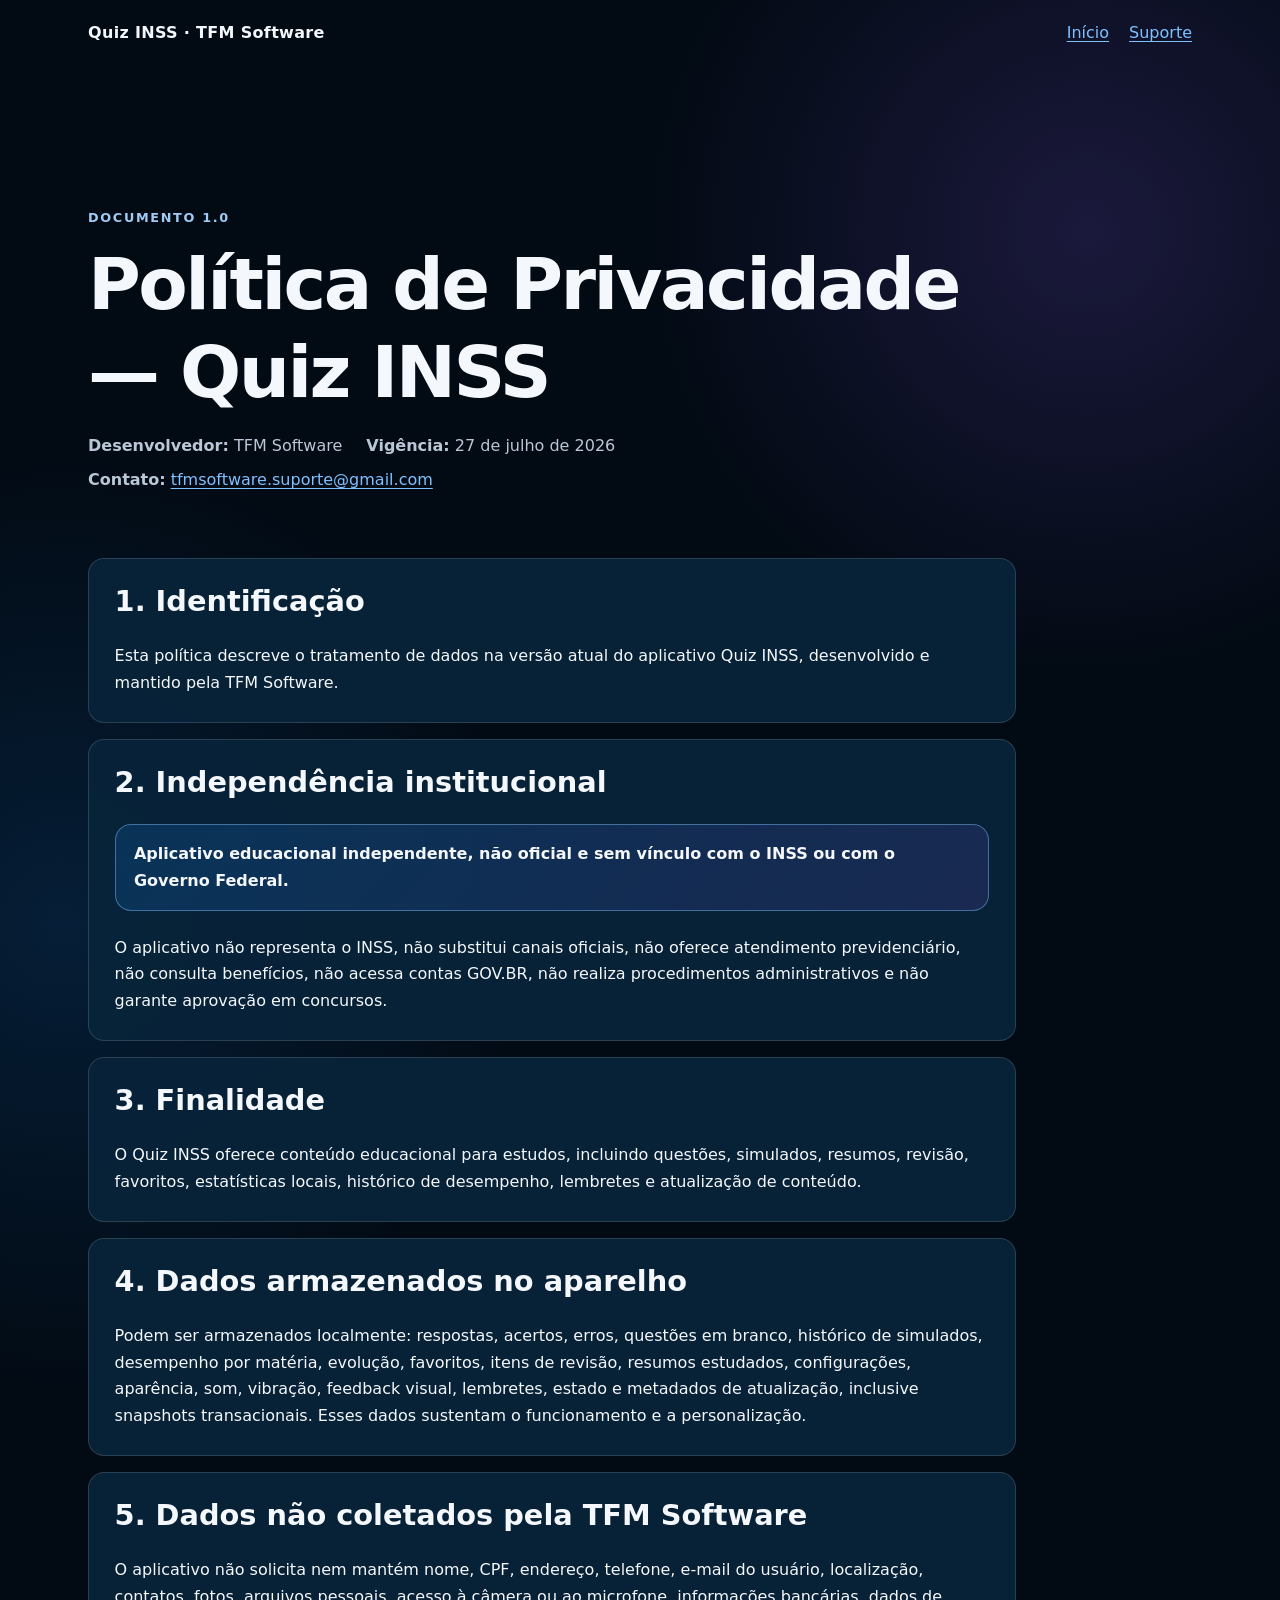
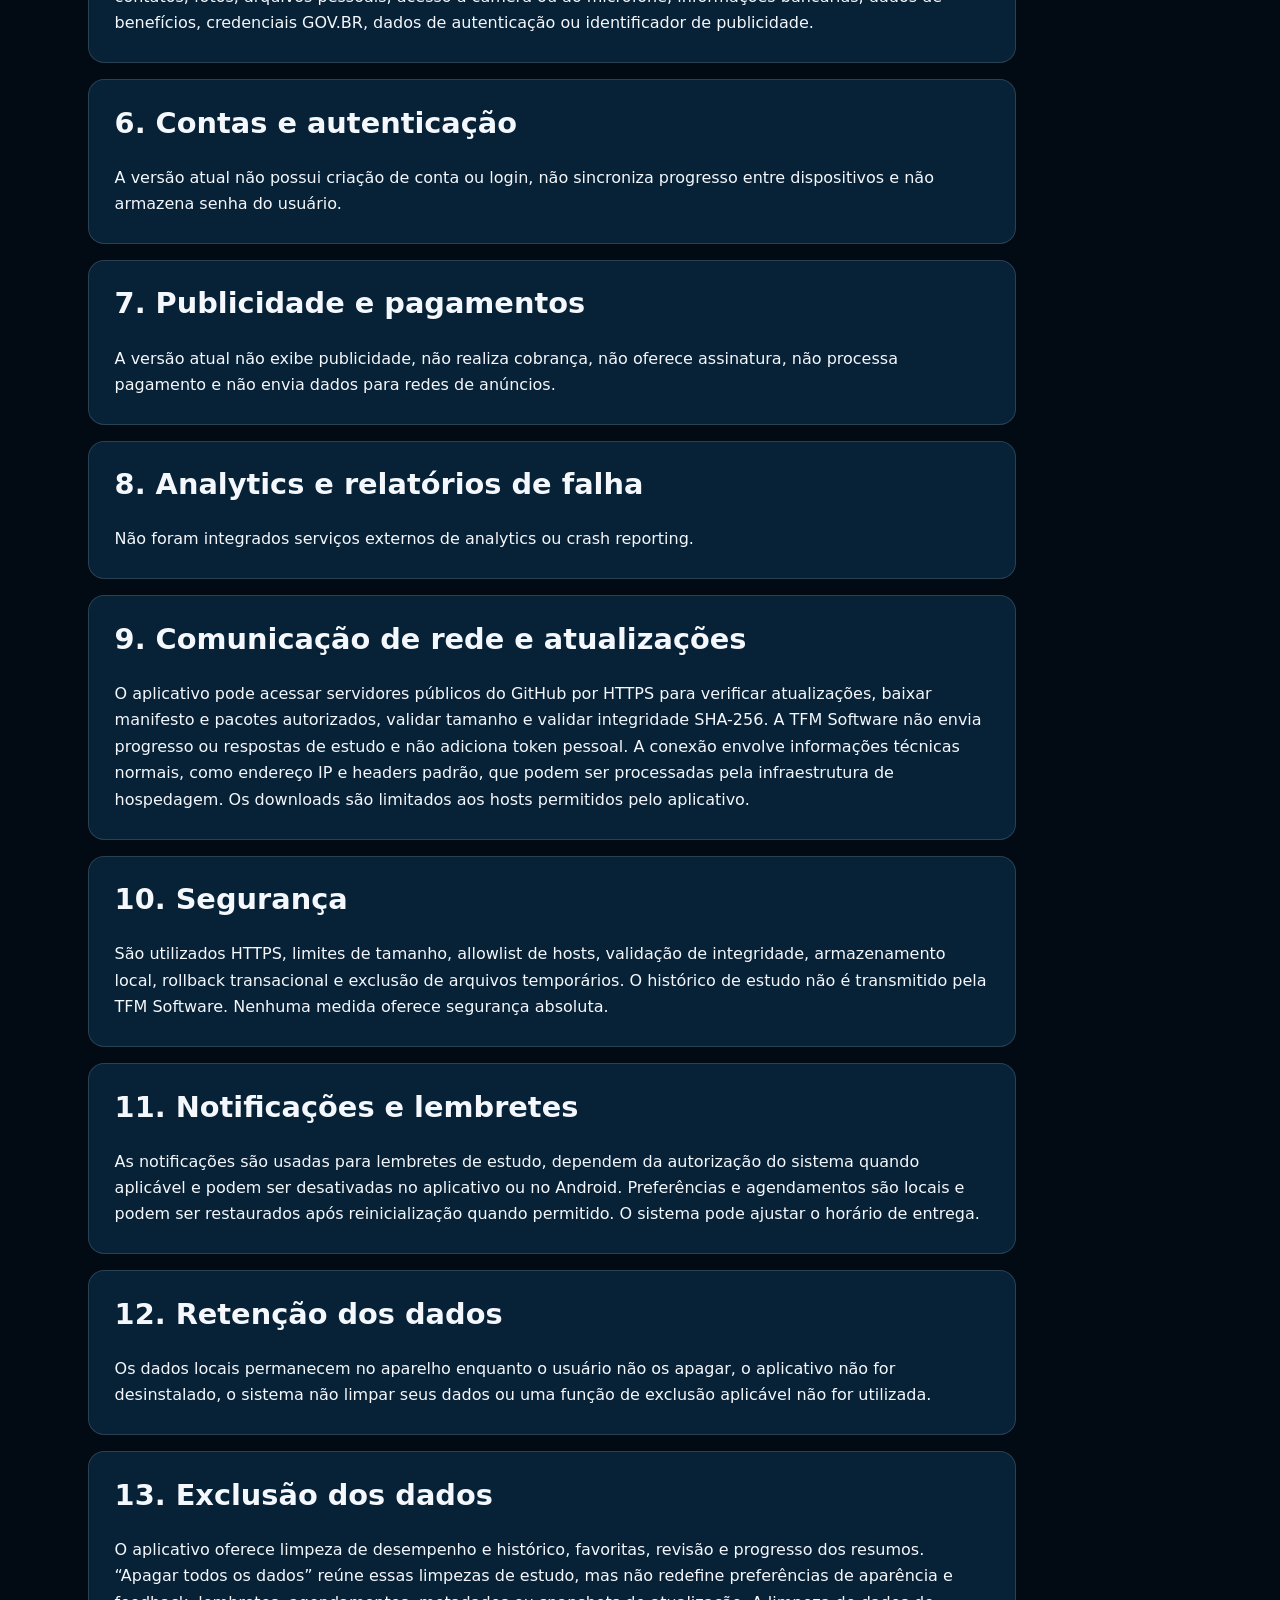
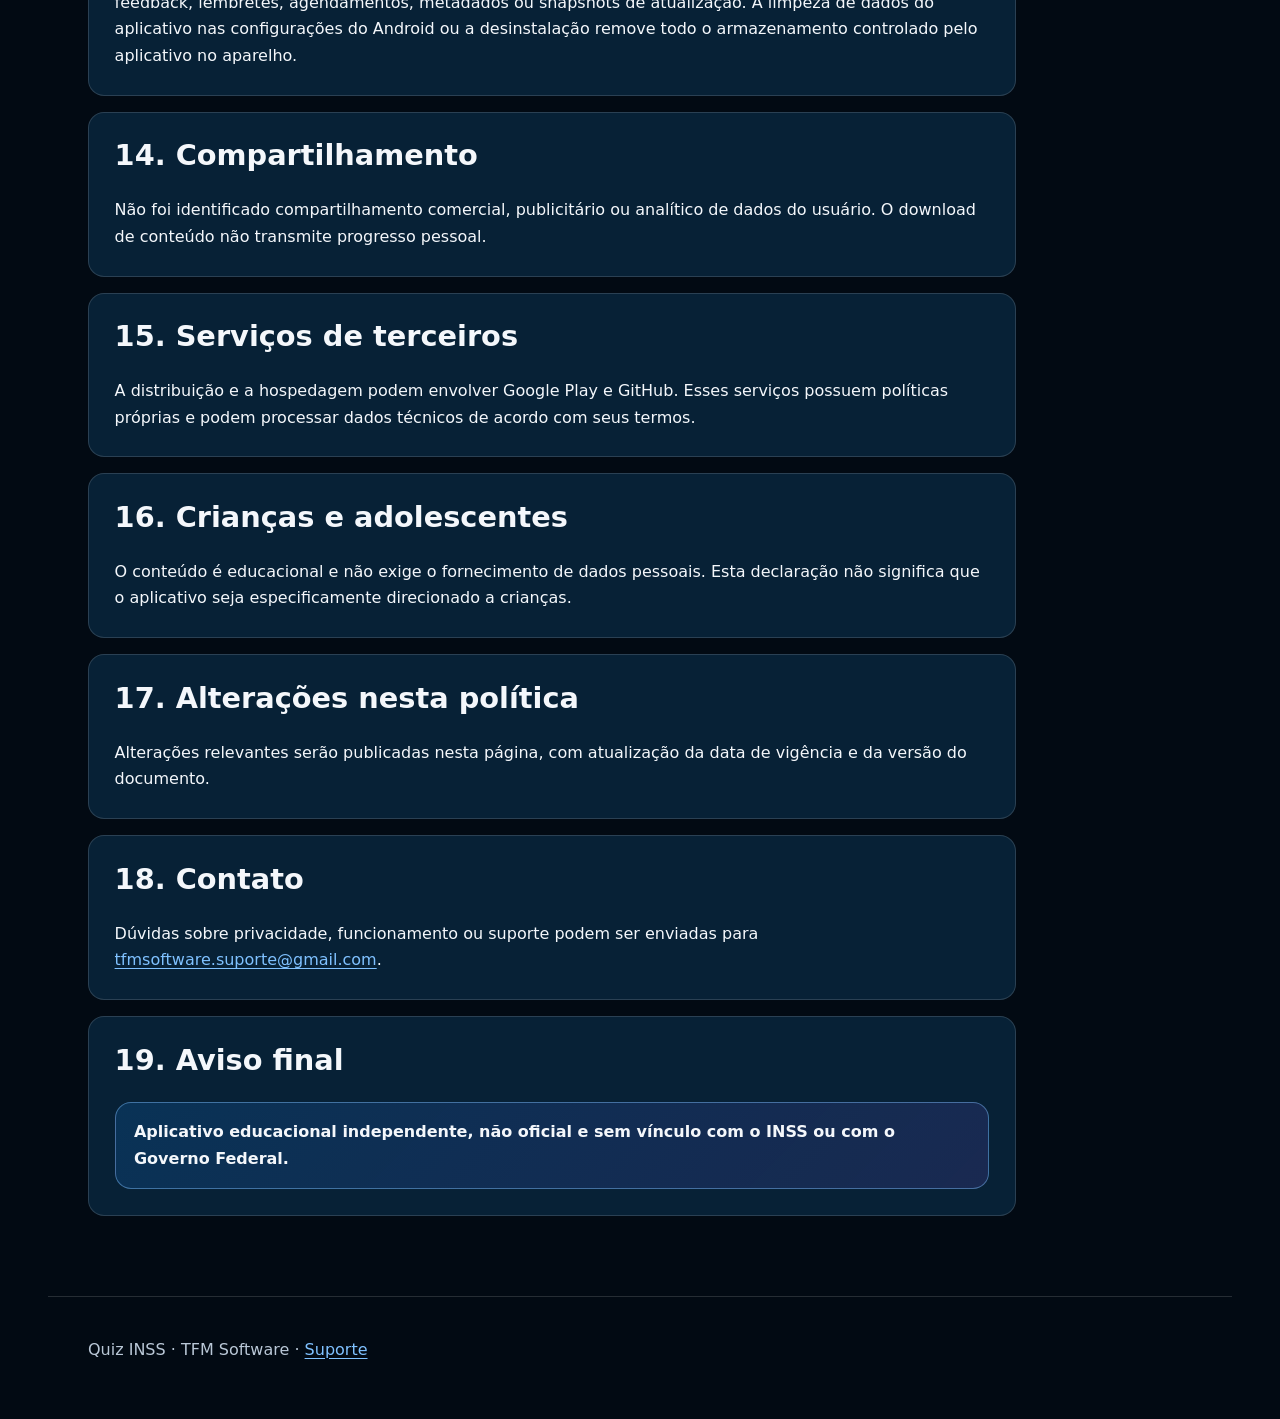
==== docs/privacidade/index.html @ 77b2dc18 "docs: publica privacidade e suporte do Quiz INSS" ====
<!doctype html>
<html lang="pt-BR">
  <head>
    <meta charset="utf-8">
    <meta name="viewport" content="width=device-width, initial-scale=1">
    <meta name="description" content="Política de Privacidade do aplicativo Quiz INSS, desenvolvido pela TFM Software.">
    <title>Política de Privacidade — Quiz INSS</title>
    <link rel="stylesheet" href="../assets/styles.css">
  </head>
  <body>
    <a class="skip-link" href="#conteudo">Ir para o conteúdo</a>
    <header class="site-header">
      <a class="brand" href="../">Quiz INSS · TFM Software</a>
      <nav aria-label="Navegação principal">
        <ul>
          <li><a href="../">Início</a></li>
          <li><a href="../suporte/">Suporte</a></li>
        </ul>
      </nav>
    </header>
    <main id="conteudo">
      <header class="hero">
        <p class="eyebrow">Documento 1.0</p>
        <h1>Política de Privacidade — Quiz INSS</h1>
        <ul class="meta">
          <li><strong>Desenvolvedor:</strong> TFM Software</li>
          <li><strong>Vigência:</strong> 27 de julho de 2026</li>
          <li><strong>Contato:</strong> <a href="mailto:tfmsoftware.suporte@gmail.com">tfmsoftware.suporte@gmail.com</a></li>
        </ul>
      </header>
      <div class="policy">
        <section><h2>1. Identificação</h2><p>Esta política descreve o tratamento de dados na versão atual do aplicativo Quiz INSS, desenvolvido e mantido pela TFM Software.</p></section>
        <section><h2>2. Independência institucional</h2><p class="notice"><strong>Aplicativo educacional independente, não oficial e sem vínculo com o INSS ou com o Governo Federal.</strong></p><p>O aplicativo não representa o INSS, não substitui canais oficiais, não oferece atendimento previdenciário, não consulta benefícios, não acessa contas GOV.BR, não realiza procedimentos administrativos e não garante aprovação em concursos.</p></section>
        <section><h2>3. Finalidade</h2><p>O Quiz INSS oferece conteúdo educacional para estudos, incluindo questões, simulados, resumos, revisão, favoritos, estatísticas locais, histórico de desempenho, lembretes e atualização de conteúdo.</p></section>
        <section><h2>4. Dados armazenados no aparelho</h2><p>Podem ser armazenados localmente: respostas, acertos, erros, questões em branco, histórico de simulados, desempenho por matéria, evolução, favoritos, itens de revisão, resumos estudados, configurações, aparência, som, vibração, feedback visual, lembretes, estado e metadados de atualização, inclusive snapshots transacionais. Esses dados sustentam o funcionamento e a personalização.</p></section>
        <section><h2>5. Dados não coletados pela TFM Software</h2><p>O aplicativo não solicita nem mantém nome, CPF, endereço, telefone, e-mail do usuário, localização, contatos, fotos, arquivos pessoais, acesso à câmera ou ao microfone, informações bancárias, dados de benefícios, credenciais GOV.BR, dados de autenticação ou identificador de publicidade.</p></section>
        <section><h2>6. Contas e autenticação</h2><p>A versão atual não possui criação de conta ou login, não sincroniza progresso entre dispositivos e não armazena senha do usuário.</p></section>
        <section><h2>7. Publicidade e pagamentos</h2><p>A versão atual não exibe publicidade, não realiza cobrança, não oferece assinatura, não processa pagamento e não envia dados para redes de anúncios.</p></section>
        <section><h2>8. Analytics e relatórios de falha</h2><p>Não foram integrados serviços externos de analytics ou crash reporting.</p></section>
        <section><h2>9. Comunicação de rede e atualizações</h2><p>O aplicativo pode acessar servidores públicos do GitHub por HTTPS para verificar atualizações, baixar manifesto e pacotes autorizados, validar tamanho e validar integridade SHA-256. A TFM Software não envia progresso ou respostas de estudo e não adiciona token pessoal. A conexão envolve informações técnicas normais, como endereço IP e headers padrão, que podem ser processadas pela infraestrutura de hospedagem. Os downloads são limitados aos hosts permitidos pelo aplicativo.</p></section>
        <section><h2>10. Segurança</h2><p>São utilizados HTTPS, limites de tamanho, allowlist de hosts, validação de integridade, armazenamento local, rollback transacional e exclusão de arquivos temporários. O histórico de estudo não é transmitido pela TFM Software. Nenhuma medida oferece segurança absoluta.</p></section>
        <section><h2>11. Notificações e lembretes</h2><p>As notificações são usadas para lembretes de estudo, dependem da autorização do sistema quando aplicável e podem ser desativadas no aplicativo ou no Android. Preferências e agendamentos são locais e podem ser restaurados após reinicialização quando permitido. O sistema pode ajustar o horário de entrega.</p></section>
        <section><h2>12. Retenção dos dados</h2><p>Os dados locais permanecem no aparelho enquanto o usuário não os apagar, o aplicativo não for desinstalado, o sistema não limpar seus dados ou uma função de exclusão aplicável não for utilizada.</p></section>
        <section><h2>13. Exclusão dos dados</h2><p>O aplicativo oferece limpeza de desempenho e histórico, favoritas, revisão e progresso dos resumos. “Apagar todos os dados” reúne essas limpezas de estudo, mas não redefine preferências de aparência e feedback, lembretes, agendamentos, metadados ou snapshots de atualização. A limpeza de dados do aplicativo nas configurações do Android ou a desinstalação remove todo o armazenamento controlado pelo aplicativo no aparelho.</p></section>
        <section><h2>14. Compartilhamento</h2><p>Não foi identificado compartilhamento comercial, publicitário ou analítico de dados do usuário. O download de conteúdo não transmite progresso pessoal.</p></section>
        <section><h2>15. Serviços de terceiros</h2><p>A distribuição e a hospedagem podem envolver Google Play e GitHub. Esses serviços possuem políticas próprias e podem processar dados técnicos de acordo com seus termos.</p></section>
        <section><h2>16. Crianças e adolescentes</h2><p>O conteúdo é educacional e não exige o fornecimento de dados pessoais. Esta declaração não significa que o aplicativo seja especificamente direcionado a crianças.</p></section>
        <section><h2>17. Alterações nesta política</h2><p>Alterações relevantes serão publicadas nesta página, com atualização da data de vigência e da versão do documento.</p></section>
        <section><h2>18. Contato</h2><p>Dúvidas sobre privacidade, funcionamento ou suporte podem ser enviadas para <a href="mailto:tfmsoftware.suporte@gmail.com">tfmsoftware.suporte@gmail.com</a>.</p></section>
        <section><h2>19. Aviso final</h2><p class="notice"><strong>Aplicativo educacional independente, não oficial e sem vínculo com o INSS ou com o Governo Federal.</strong></p></section>
      </div>
    </main>
    <footer class="site-footer"><p>Quiz INSS · TFM Software · <a href="../suporte/">Suporte</a></p></footer>
  </body>
</html>
---- docs/assets/styles.css ----
:root {
  color-scheme: dark;
  --bg: #020a13;
  --surface: #08243a;
  --surface-soft: #0b2d48;
  --text: #f4f7fb;
  --muted: #b9c7d6;
  --blue: #1681e8;
  --purple: #8b5cf6;
  --gold: #e5a719;
  --border: rgba(255, 255, 255, 0.14);
  font-family: Inter, ui-sans-serif, system-ui, -apple-system, BlinkMacSystemFont,
    "Segoe UI", sans-serif;
}

* {
  box-sizing: border-box;
}

html {
  scroll-behavior: smooth;
}

body {
  margin: 0;
  background:
    radial-gradient(circle at 85% 5%, rgba(139, 92, 246, 0.18), transparent 28rem),
    radial-gradient(circle at 5% 20%, rgba(22, 129, 232, 0.17), transparent 30rem),
    var(--bg);
  color: var(--text);
  font-size: 1rem;
  line-height: 1.65;
}

a {
  color: #7fc1ff;
  text-underline-offset: 0.18em;
}

a:hover {
  color: #b6dcff;
}

a:focus-visible {
  border-radius: 0.25rem;
  outline: 0.2rem solid var(--gold);
  outline-offset: 0.2rem;
}

.skip-link {
  left: 1rem;
  padding: 0.7rem 1rem;
  position: fixed;
  top: -5rem;
  z-index: 10;
}

.skip-link:focus {
  background: var(--surface);
  top: 1rem;
}

.site-header,
main,
.site-footer {
  margin-inline: auto;
  max-width: 74rem;
  padding-inline: clamp(1rem, 4vw, 2.5rem);
}

.site-header {
  align-items: center;
  display: flex;
  gap: 1.25rem;
  justify-content: space-between;
  padding-block: 1.25rem;
}

.brand {
  color: var(--text);
  font-weight: 850;
  letter-spacing: 0.02em;
  text-decoration: none;
}

nav ul {
  display: flex;
  flex-wrap: wrap;
  gap: 0.75rem 1.25rem;
  list-style: none;
  margin: 0;
  padding: 0;
}

main {
  padding-block: clamp(2rem, 8vw, 5rem);
}

.hero {
  max-width: 56rem;
  padding-block: clamp(1rem, 4vw, 3rem);
}

.eyebrow {
  color: #9fcbf5;
  font-size: 0.8rem;
  font-weight: 800;
  letter-spacing: 0.13em;
  text-transform: uppercase;
}

h1,
h2,
h3 {
  line-height: 1.22;
}

h1 {
  font-size: clamp(2.2rem, 7vw, 4.5rem);
  letter-spacing: -0.035em;
  margin: 0.35rem 0 1rem;
}

h2 {
  font-size: clamp(1.35rem, 3vw, 1.8rem);
  margin-top: 0;
}

.lead {
  color: var(--muted);
  font-size: clamp(1.05rem, 2.5vw, 1.25rem);
  max-width: 48rem;
}

.notice {
  background: linear-gradient(135deg, rgba(22, 129, 232, 0.18), rgba(139, 92, 246, 0.14));
  border: 1px solid rgba(127, 193, 255, 0.45);
  border-radius: 1rem;
  margin-block: 1.5rem;
  padding: 1rem 1.15rem;
}

.grid {
  display: grid;
  gap: 1rem;
  grid-template-columns: repeat(auto-fit, minmax(min(100%, 18rem), 1fr));
  margin-block: 2rem;
}

.card,
.policy section,
.faq details {
  background: rgba(8, 36, 58, 0.92);
  border: 1px solid var(--border);
  border-radius: 1rem;
  padding: clamp(1.1rem, 3vw, 1.6rem);
}

.card p:last-child,
.policy section p:last-child {
  margin-bottom: 0;
}

.policy {
  display: grid;
  gap: 1rem;
  max-width: 58rem;
}

.policy section {
  scroll-margin-top: 1rem;
}

.meta {
  color: var(--muted);
  display: flex;
  flex-wrap: wrap;
  gap: 0.5rem 1.5rem;
  padding: 0;
}

.meta li {
  list-style: none;
}

.faq {
  display: grid;
  gap: 0.75rem;
}

.faq summary {
  cursor: pointer;
  font-weight: 800;
}

.faq details p {
  color: var(--muted);
}

.button {
  background: linear-gradient(135deg, var(--blue), #6454d6);
  border-radius: 0.7rem;
  color: white;
  display: inline-block;
  font-weight: 800;
  margin: 0.3rem 0.65rem 0.3rem 0;
  padding: 0.7rem 1rem;
  text-decoration: none;
}

.button:hover {
  color: white;
  filter: brightness(1.08);
}

.site-footer {
  border-top: 1px solid var(--border);
  color: var(--muted);
  padding-block: 1.5rem 2.5rem;
}

@media (max-width: 38rem) {
  .site-header {
    align-items: flex-start;
    flex-direction: column;
  }
}

@media (prefers-reduced-motion: reduce) {
  html {
    scroll-behavior: auto;
  }
}
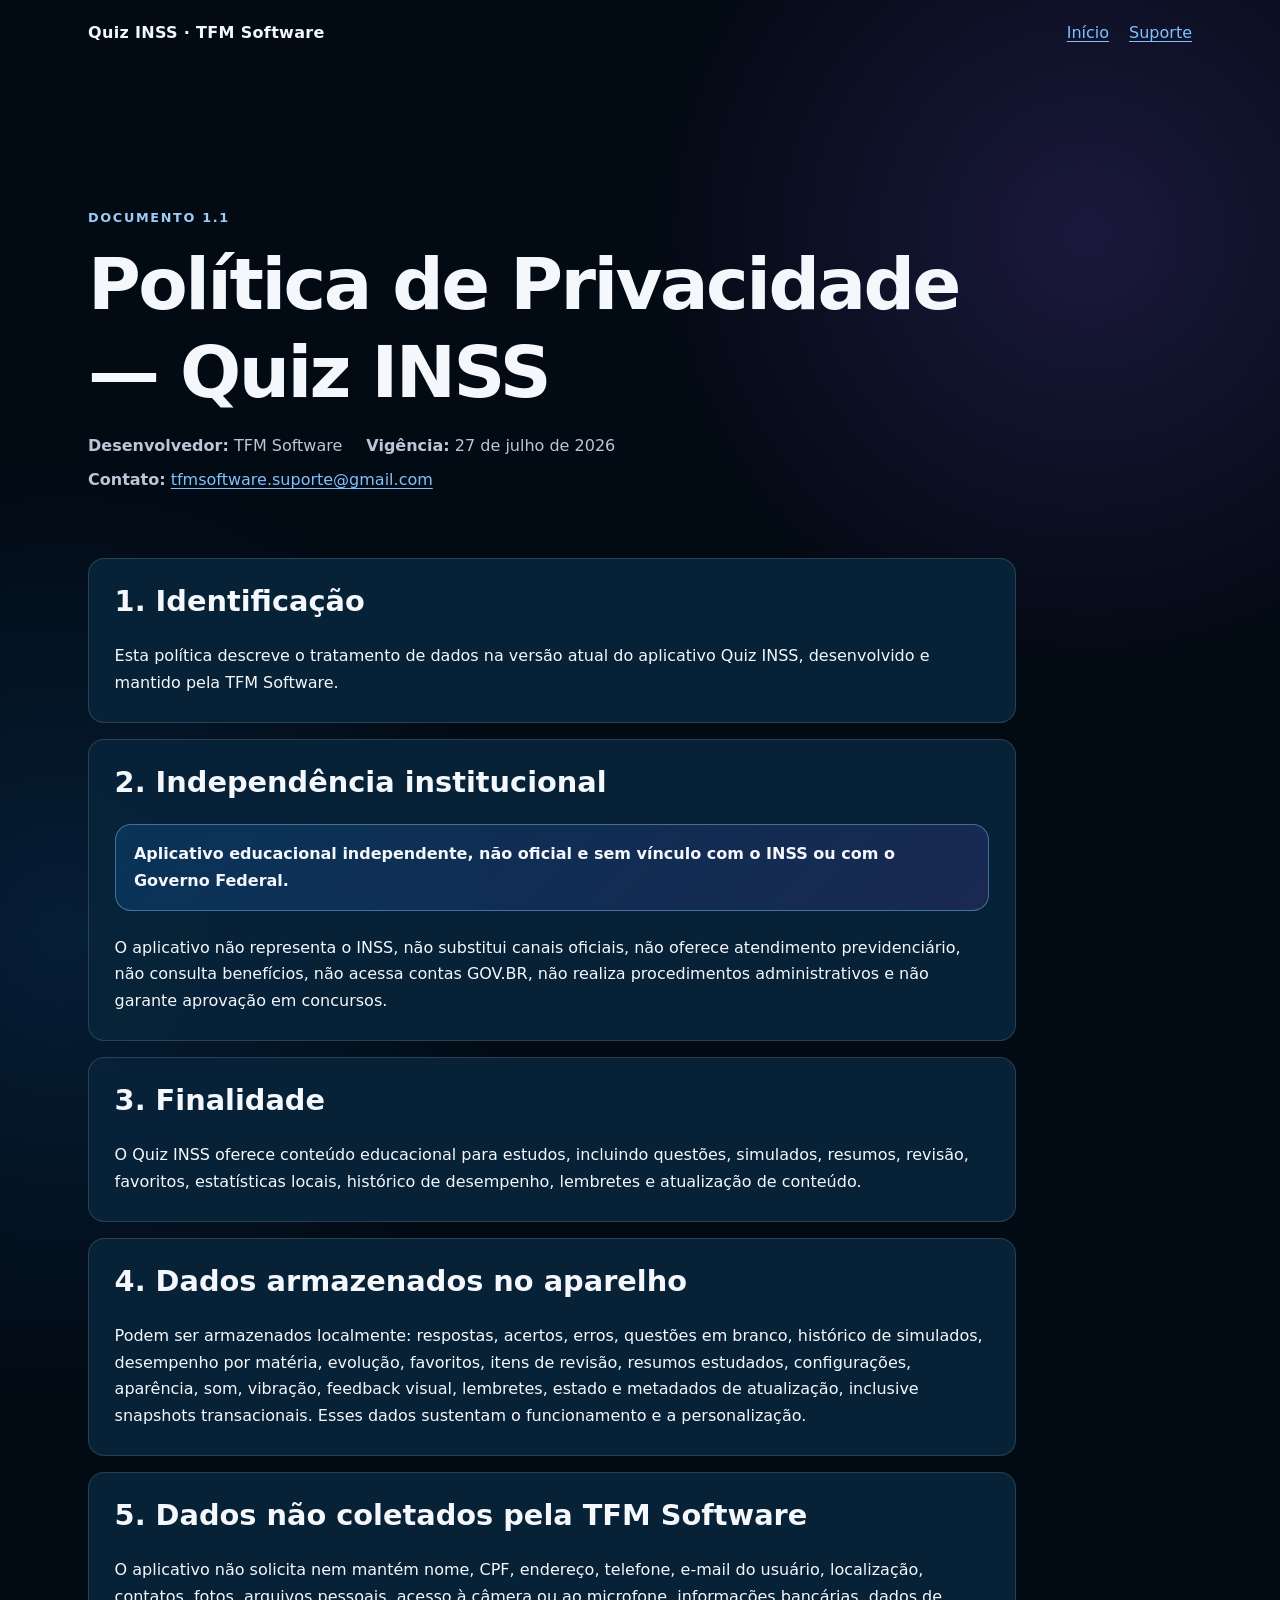
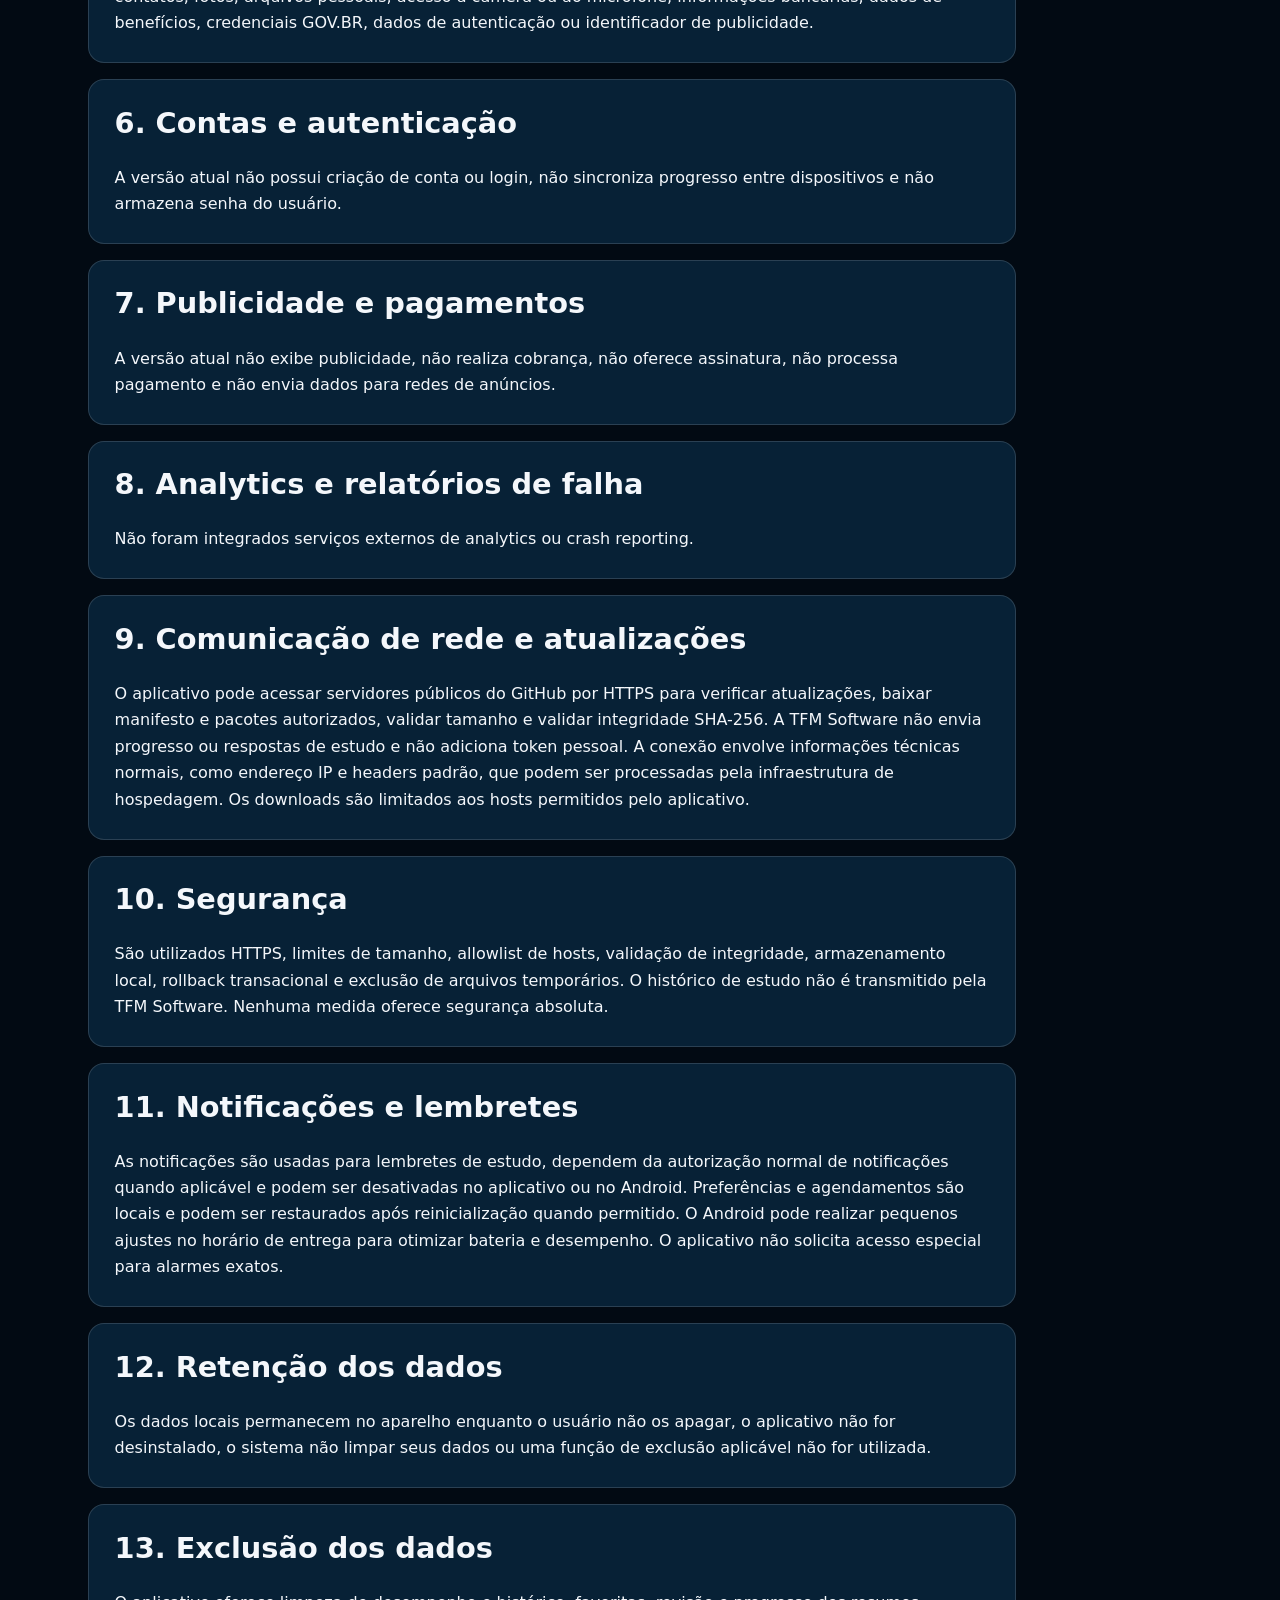
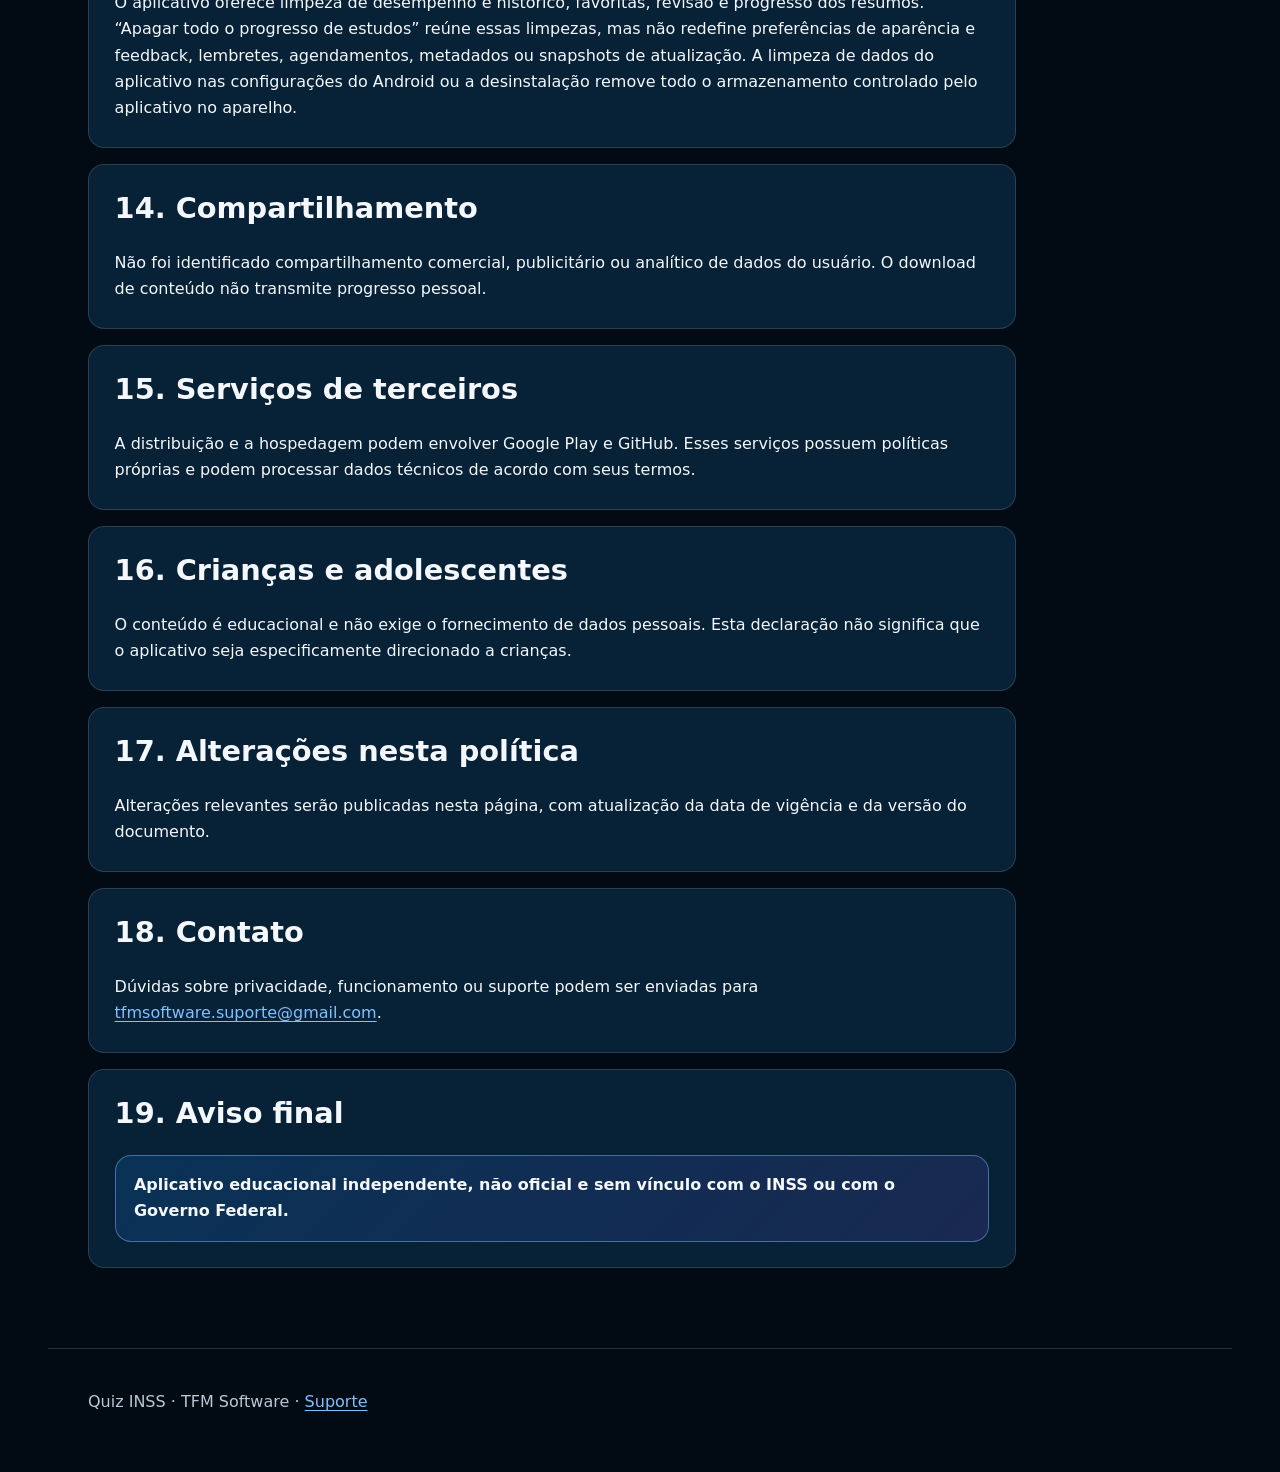
==== commit 23f67732: "docs: atualiza exclusao de progresso e lembretes" ====
--- a/docs/privacidade/index.html
+++ b/docs/privacidade/index.html
@@ -20,7 +20,7 @@
     </header>
     <main id="conteudo">
       <header class="hero">
-        <p class="eyebrow">Documento 1.0</p>
+        <p class="eyebrow">Documento 1.1</p>
         <h1>Política de Privacidade — Quiz INSS</h1>
         <ul class="meta">
           <li><strong>Desenvolvedor:</strong> TFM Software</li>
@@ -39,9 +39,9 @@
         <section><h2>8. Analytics e relatórios de falha</h2><p>Não foram integrados serviços externos de analytics ou crash reporting.</p></section>
         <section><h2>9. Comunicação de rede e atualizações</h2><p>O aplicativo pode acessar servidores públicos do GitHub por HTTPS para verificar atualizações, baixar manifesto e pacotes autorizados, validar tamanho e validar integridade SHA-256. A TFM Software não envia progresso ou respostas de estudo e não adiciona token pessoal. A conexão envolve informações técnicas normais, como endereço IP e headers padrão, que podem ser processadas pela infraestrutura de hospedagem. Os downloads são limitados aos hosts permitidos pelo aplicativo.</p></section>
         <section><h2>10. Segurança</h2><p>São utilizados HTTPS, limites de tamanho, allowlist de hosts, validação de integridade, armazenamento local, rollback transacional e exclusão de arquivos temporários. O histórico de estudo não é transmitido pela TFM Software. Nenhuma medida oferece segurança absoluta.</p></section>
-        <section><h2>11. Notificações e lembretes</h2><p>As notificações são usadas para lembretes de estudo, dependem da autorização do sistema quando aplicável e podem ser desativadas no aplicativo ou no Android. Preferências e agendamentos são locais e podem ser restaurados após reinicialização quando permitido. O sistema pode ajustar o horário de entrega.</p></section>
+        <section><h2>11. Notificações e lembretes</h2><p>As notificações são usadas para lembretes de estudo, dependem da autorização normal de notificações quando aplicável e podem ser desativadas no aplicativo ou no Android. Preferências e agendamentos são locais e podem ser restaurados após reinicialização quando permitido. O Android pode realizar pequenos ajustes no horário de entrega para otimizar bateria e desempenho. O aplicativo não solicita acesso especial para alarmes exatos.</p></section>
         <section><h2>12. Retenção dos dados</h2><p>Os dados locais permanecem no aparelho enquanto o usuário não os apagar, o aplicativo não for desinstalado, o sistema não limpar seus dados ou uma função de exclusão aplicável não for utilizada.</p></section>
-        <section><h2>13. Exclusão dos dados</h2><p>O aplicativo oferece limpeza de desempenho e histórico, favoritas, revisão e progresso dos resumos. “Apagar todos os dados” reúne essas limpezas de estudo, mas não redefine preferências de aparência e feedback, lembretes, agendamentos, metadados ou snapshots de atualização. A limpeza de dados do aplicativo nas configurações do Android ou a desinstalação remove todo o armazenamento controlado pelo aplicativo no aparelho.</p></section>
+        <section><h2>13. Exclusão dos dados</h2><p>O aplicativo oferece limpeza de desempenho e histórico, favoritas, revisão e progresso dos resumos. “Apagar todo o progresso de estudos” reúne essas limpezas, mas não redefine preferências de aparência e feedback, lembretes, agendamentos, metadados ou snapshots de atualização. A limpeza de dados do aplicativo nas configurações do Android ou a desinstalação remove todo o armazenamento controlado pelo aplicativo no aparelho.</p></section>
         <section><h2>14. Compartilhamento</h2><p>Não foi identificado compartilhamento comercial, publicitário ou analítico de dados do usuário. O download de conteúdo não transmite progresso pessoal.</p></section>
         <section><h2>15. Serviços de terceiros</h2><p>A distribuição e a hospedagem podem envolver Google Play e GitHub. Esses serviços possuem políticas próprias e podem processar dados técnicos de acordo com seus termos.</p></section>
         <section><h2>16. Crianças e adolescentes</h2><p>O conteúdo é educacional e não exige o fornecimento de dados pessoais. Esta declaração não significa que o aplicativo seja especificamente direcionado a crianças.</p></section>
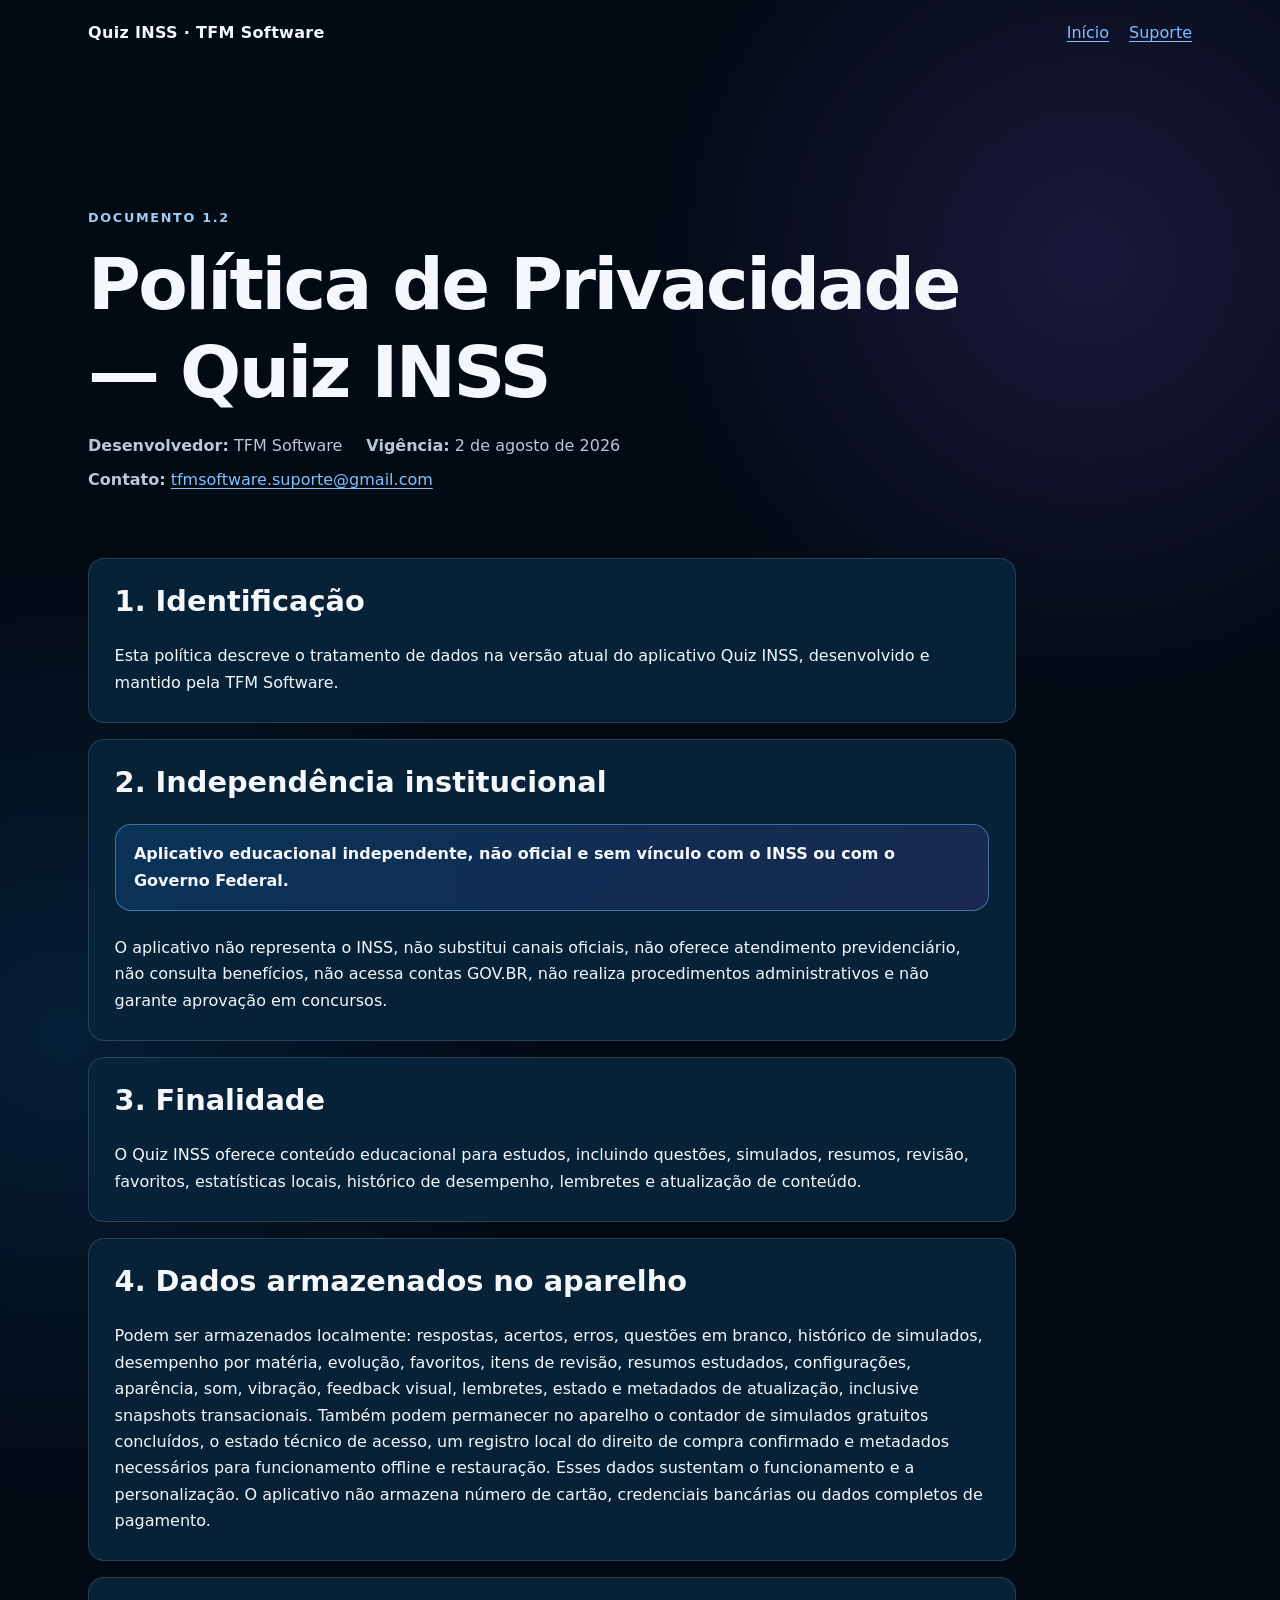
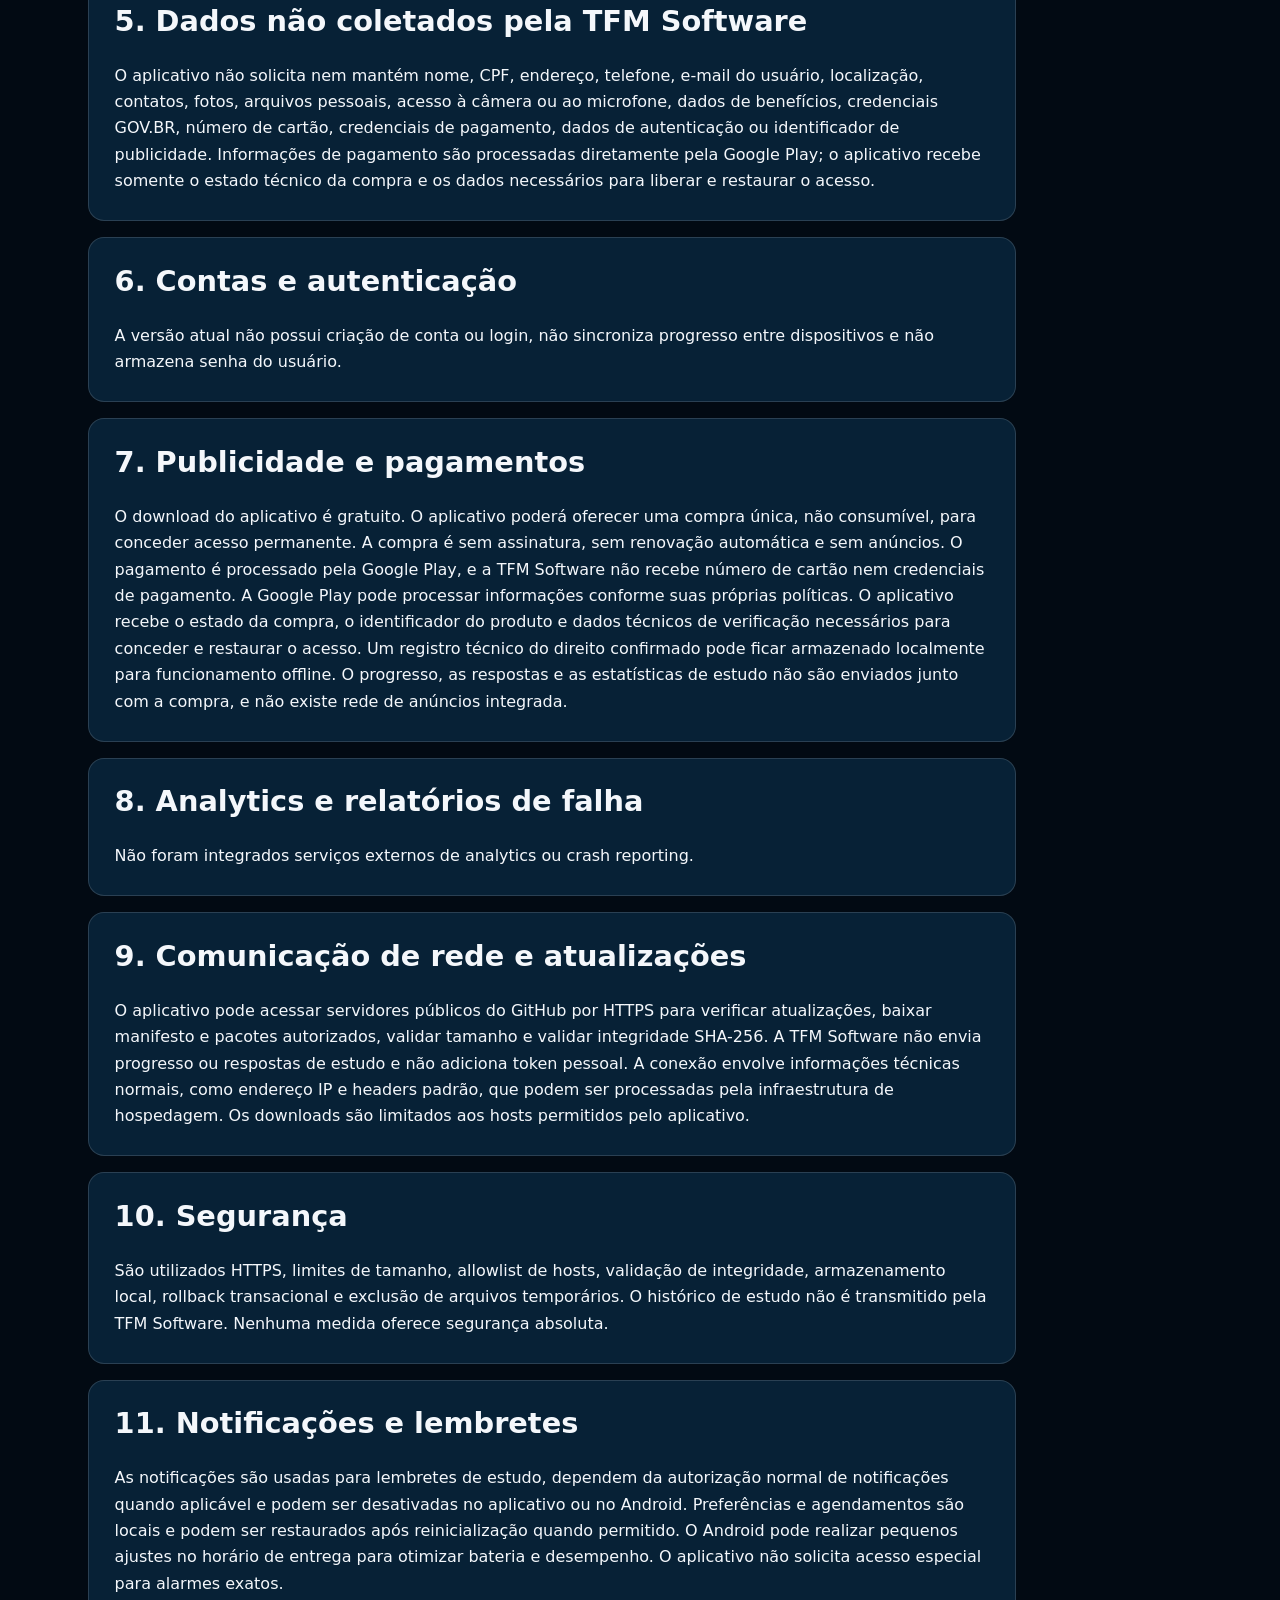
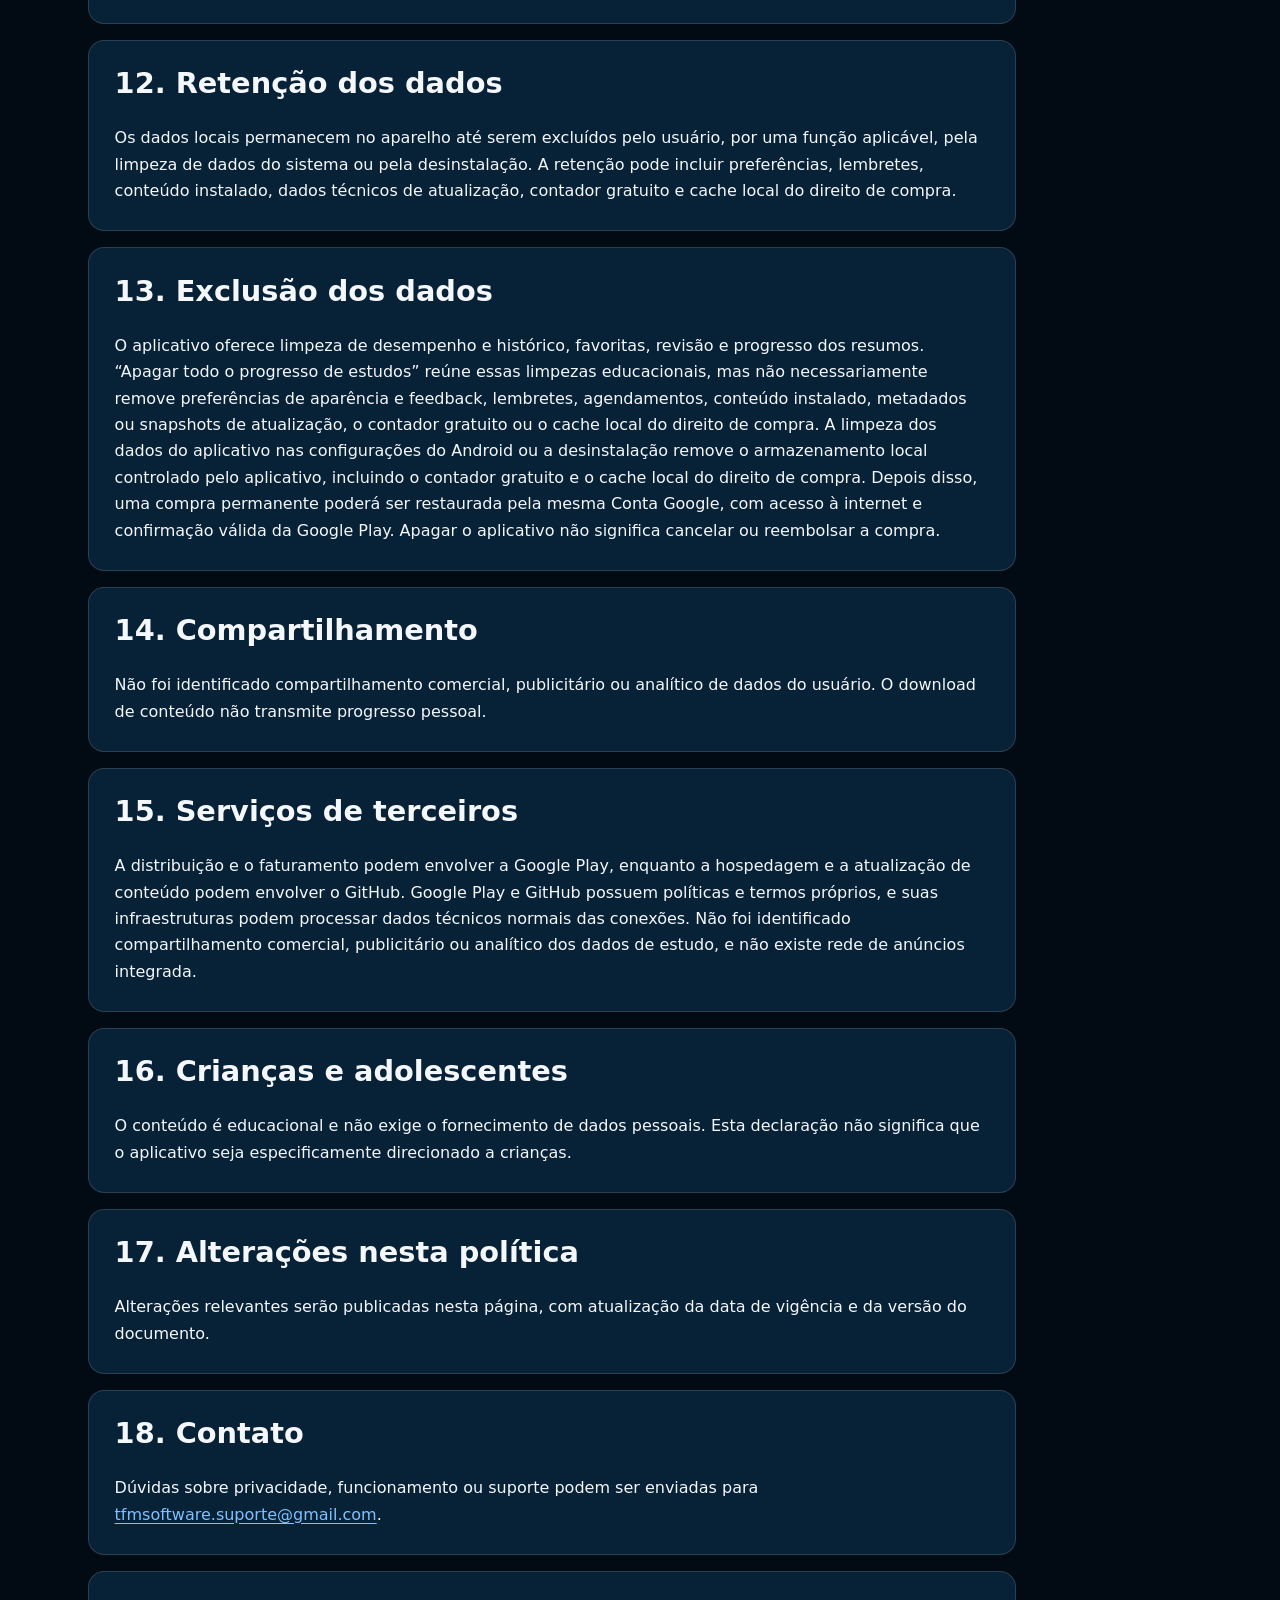
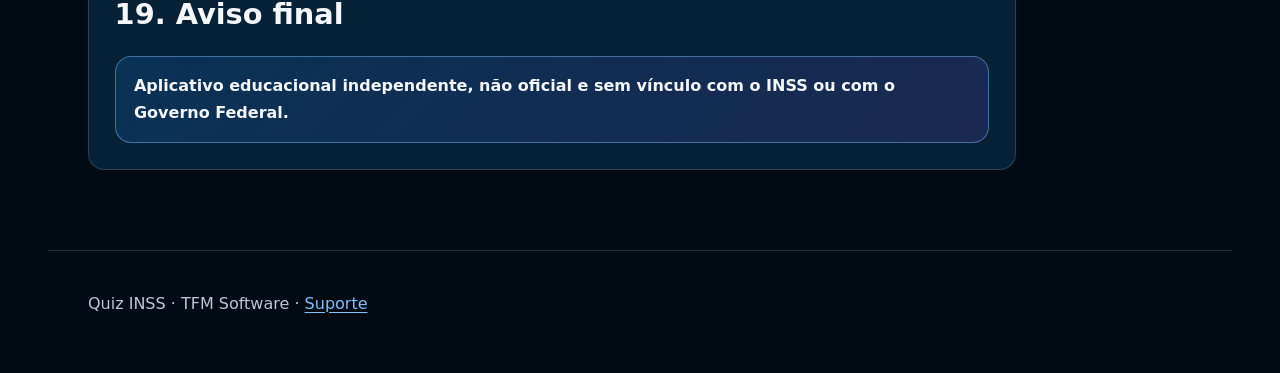
==== commit 4f32ba2d: "docs: atualiza politica para compra unica" ====
--- a/docs/privacidade/index.html
+++ b/docs/privacidade/index.html
@@ -20,11 +20,11 @@
     </header>
     <main id="conteudo">
       <header class="hero">
-        <p class="eyebrow">Documento 1.1</p>
+        <p class="eyebrow">Documento 1.2</p>
         <h1>Política de Privacidade — Quiz INSS</h1>
         <ul class="meta">
           <li><strong>Desenvolvedor:</strong> TFM Software</li>
-          <li><strong>Vigência:</strong> 27 de julho de 2026</li>
+          <li><strong>Vigência:</strong> 2 de agosto de 2026</li>
           <li><strong>Contato:</strong> <a href="mailto:tfmsoftware.suporte@gmail.com">tfmsoftware.suporte@gmail.com</a></li>
         </ul>
       </header>
@@ -32,18 +32,18 @@
         <section><h2>1. Identificação</h2><p>Esta política descreve o tratamento de dados na versão atual do aplicativo Quiz INSS, desenvolvido e mantido pela TFM Software.</p></section>
         <section><h2>2. Independência institucional</h2><p class="notice"><strong>Aplicativo educacional independente, não oficial e sem vínculo com o INSS ou com o Governo Federal.</strong></p><p>O aplicativo não representa o INSS, não substitui canais oficiais, não oferece atendimento previdenciário, não consulta benefícios, não acessa contas GOV.BR, não realiza procedimentos administrativos e não garante aprovação em concursos.</p></section>
         <section><h2>3. Finalidade</h2><p>O Quiz INSS oferece conteúdo educacional para estudos, incluindo questões, simulados, resumos, revisão, favoritos, estatísticas locais, histórico de desempenho, lembretes e atualização de conteúdo.</p></section>
-        <section><h2>4. Dados armazenados no aparelho</h2><p>Podem ser armazenados localmente: respostas, acertos, erros, questões em branco, histórico de simulados, desempenho por matéria, evolução, favoritos, itens de revisão, resumos estudados, configurações, aparência, som, vibração, feedback visual, lembretes, estado e metadados de atualização, inclusive snapshots transacionais. Esses dados sustentam o funcionamento e a personalização.</p></section>
-        <section><h2>5. Dados não coletados pela TFM Software</h2><p>O aplicativo não solicita nem mantém nome, CPF, endereço, telefone, e-mail do usuário, localização, contatos, fotos, arquivos pessoais, acesso à câmera ou ao microfone, informações bancárias, dados de benefícios, credenciais GOV.BR, dados de autenticação ou identificador de publicidade.</p></section>
+        <section><h2>4. Dados armazenados no aparelho</h2><p>Podem ser armazenados localmente: respostas, acertos, erros, questões em branco, histórico de simulados, desempenho por matéria, evolução, favoritos, itens de revisão, resumos estudados, configurações, aparência, som, vibração, feedback visual, lembretes, estado e metadados de atualização, inclusive snapshots transacionais. Também podem permanecer no aparelho o contador de simulados gratuitos concluídos, o estado técnico de acesso, um registro local do direito de compra confirmado e metadados necessários para funcionamento offline e restauração. Esses dados sustentam o funcionamento e a personalização. O aplicativo não armazena número de cartão, credenciais bancárias ou dados completos de pagamento.</p></section>
+        <section><h2>5. Dados não coletados pela TFM Software</h2><p>O aplicativo não solicita nem mantém nome, CPF, endereço, telefone, e-mail do usuário, localização, contatos, fotos, arquivos pessoais, acesso à câmera ou ao microfone, dados de benefícios, credenciais GOV.BR, número de cartão, credenciais de pagamento, dados de autenticação ou identificador de publicidade. Informações de pagamento são processadas diretamente pela Google Play; o aplicativo recebe somente o estado técnico da compra e os dados necessários para liberar e restaurar o acesso.</p></section>
         <section><h2>6. Contas e autenticação</h2><p>A versão atual não possui criação de conta ou login, não sincroniza progresso entre dispositivos e não armazena senha do usuário.</p></section>
-        <section><h2>7. Publicidade e pagamentos</h2><p>A versão atual não exibe publicidade, não realiza cobrança, não oferece assinatura, não processa pagamento e não envia dados para redes de anúncios.</p></section>
+        <section><h2>7. Publicidade e pagamentos</h2><p>O download do aplicativo é gratuito. O aplicativo poderá oferecer uma compra única, não consumível, para conceder acesso permanente. A compra é sem assinatura, sem renovação automática e sem anúncios. O pagamento é processado pela Google Play, e a TFM Software não recebe número de cartão nem credenciais de pagamento. A Google Play pode processar informações conforme suas próprias políticas. O aplicativo recebe o estado da compra, o identificador do produto e dados técnicos de verificação necessários para conceder e restaurar o acesso. Um registro técnico do direito confirmado pode ficar armazenado localmente para funcionamento offline. O progresso, as respostas e as estatísticas de estudo não são enviados junto com a compra, e não existe rede de anúncios integrada.</p></section>
         <section><h2>8. Analytics e relatórios de falha</h2><p>Não foram integrados serviços externos de analytics ou crash reporting.</p></section>
         <section><h2>9. Comunicação de rede e atualizações</h2><p>O aplicativo pode acessar servidores públicos do GitHub por HTTPS para verificar atualizações, baixar manifesto e pacotes autorizados, validar tamanho e validar integridade SHA-256. A TFM Software não envia progresso ou respostas de estudo e não adiciona token pessoal. A conexão envolve informações técnicas normais, como endereço IP e headers padrão, que podem ser processadas pela infraestrutura de hospedagem. Os downloads são limitados aos hosts permitidos pelo aplicativo.</p></section>
         <section><h2>10. Segurança</h2><p>São utilizados HTTPS, limites de tamanho, allowlist de hosts, validação de integridade, armazenamento local, rollback transacional e exclusão de arquivos temporários. O histórico de estudo não é transmitido pela TFM Software. Nenhuma medida oferece segurança absoluta.</p></section>
         <section><h2>11. Notificações e lembretes</h2><p>As notificações são usadas para lembretes de estudo, dependem da autorização normal de notificações quando aplicável e podem ser desativadas no aplicativo ou no Android. Preferências e agendamentos são locais e podem ser restaurados após reinicialização quando permitido. O Android pode realizar pequenos ajustes no horário de entrega para otimizar bateria e desempenho. O aplicativo não solicita acesso especial para alarmes exatos.</p></section>
-        <section><h2>12. Retenção dos dados</h2><p>Os dados locais permanecem no aparelho enquanto o usuário não os apagar, o aplicativo não for desinstalado, o sistema não limpar seus dados ou uma função de exclusão aplicável não for utilizada.</p></section>
-        <section><h2>13. Exclusão dos dados</h2><p>O aplicativo oferece limpeza de desempenho e histórico, favoritas, revisão e progresso dos resumos. “Apagar todo o progresso de estudos” reúne essas limpezas, mas não redefine preferências de aparência e feedback, lembretes, agendamentos, metadados ou snapshots de atualização. A limpeza de dados do aplicativo nas configurações do Android ou a desinstalação remove todo o armazenamento controlado pelo aplicativo no aparelho.</p></section>
+        <section><h2>12. Retenção dos dados</h2><p>Os dados locais permanecem no aparelho até serem excluídos pelo usuário, por uma função aplicável, pela limpeza de dados do sistema ou pela desinstalação. A retenção pode incluir preferências, lembretes, conteúdo instalado, dados técnicos de atualização, contador gratuito e cache local do direito de compra.</p></section>
+        <section><h2>13. Exclusão dos dados</h2><p>O aplicativo oferece limpeza de desempenho e histórico, favoritas, revisão e progresso dos resumos. “Apagar todo o progresso de estudos” reúne essas limpezas educacionais, mas não necessariamente remove preferências de aparência e feedback, lembretes, agendamentos, conteúdo instalado, metadados ou snapshots de atualização, o contador gratuito ou o cache local do direito de compra. A limpeza dos dados do aplicativo nas configurações do Android ou a desinstalação remove o armazenamento local controlado pelo aplicativo, incluindo o contador gratuito e o cache local do direito de compra. Depois disso, uma compra permanente poderá ser restaurada pela mesma Conta Google, com acesso à internet e confirmação válida da Google Play. Apagar o aplicativo não significa cancelar ou reembolsar a compra.</p></section>
         <section><h2>14. Compartilhamento</h2><p>Não foi identificado compartilhamento comercial, publicitário ou analítico de dados do usuário. O download de conteúdo não transmite progresso pessoal.</p></section>
-        <section><h2>15. Serviços de terceiros</h2><p>A distribuição e a hospedagem podem envolver Google Play e GitHub. Esses serviços possuem políticas próprias e podem processar dados técnicos de acordo com seus termos.</p></section>
+        <section><h2>15. Serviços de terceiros</h2><p>A distribuição e o faturamento podem envolver a Google Play, enquanto a hospedagem e a atualização de conteúdo podem envolver o GitHub. Google Play e GitHub possuem políticas e termos próprios, e suas infraestruturas podem processar dados técnicos normais das conexões. Não foi identificado compartilhamento comercial, publicitário ou analítico dos dados de estudo, e não existe rede de anúncios integrada.</p></section>
         <section><h2>16. Crianças e adolescentes</h2><p>O conteúdo é educacional e não exige o fornecimento de dados pessoais. Esta declaração não significa que o aplicativo seja especificamente direcionado a crianças.</p></section>
         <section><h2>17. Alterações nesta política</h2><p>Alterações relevantes serão publicadas nesta página, com atualização da data de vigência e da versão do documento.</p></section>
         <section><h2>18. Contato</h2><p>Dúvidas sobre privacidade, funcionamento ou suporte podem ser enviadas para <a href="mailto:tfmsoftware.suporte@gmail.com">tfmsoftware.suporte@gmail.com</a>.</p></section>
